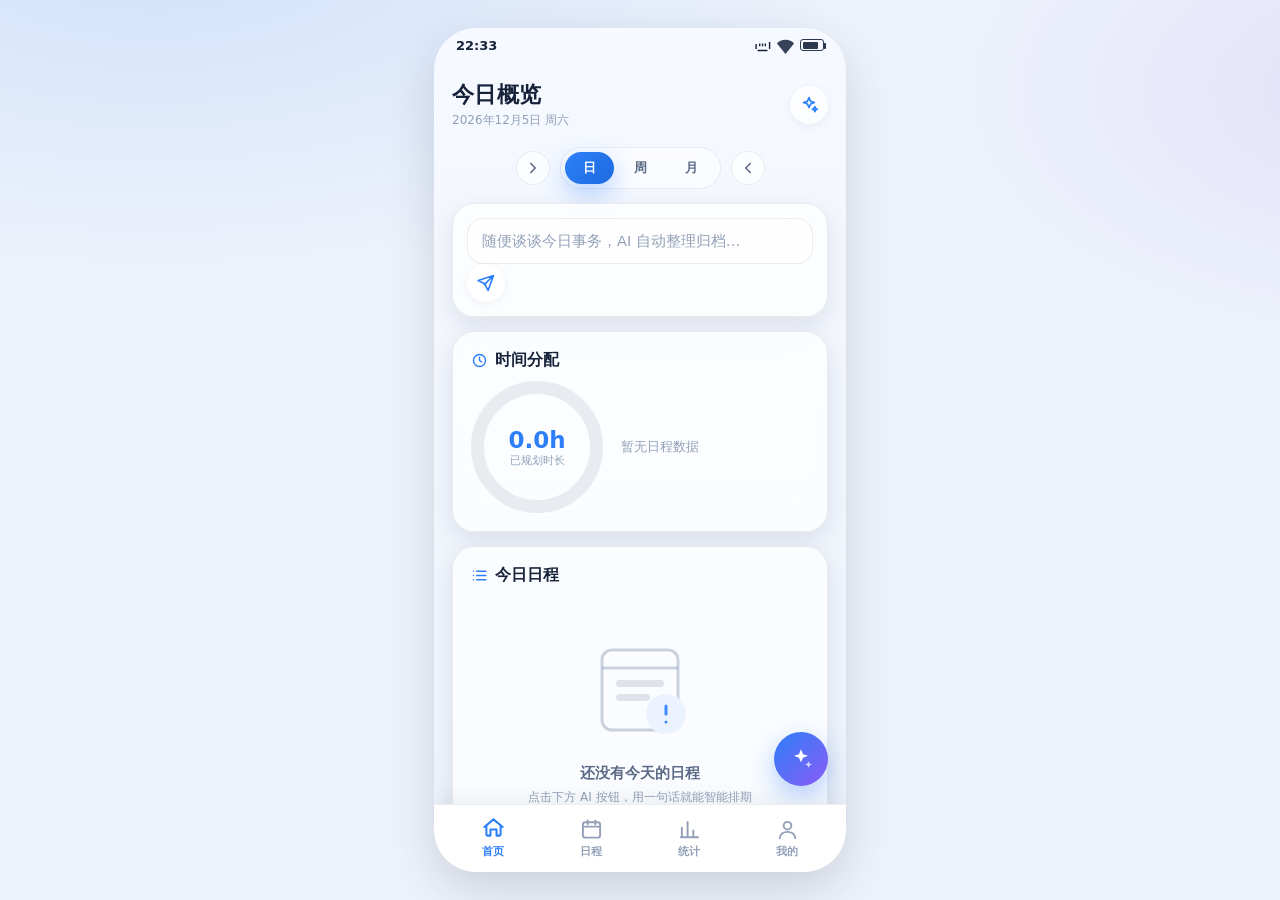
==== index.html @ 470856c5 "TimeAgent Web: PWA + AI 在线化（DeepSeek 代理函数）+ 隐私政策/用户协议" ====
<!DOCTYPE html>
<html lang="zh-CN" data-theme="light">
<head>
  <meta charset="UTF-8" />
  <meta name="viewport" content="width=device-width, initial-scale=1.0, maximum-scale=1.0, user-scalable=no" />
  <meta name="theme-color" content="#2D7FF9" />
  <meta name="mobile-web-app-capable" content="yes" />
  <meta name="apple-mobile-web-app-capable" content="yes" />
  <meta name="apple-mobile-web-app-status-bar-style" content="default" />
  <meta name="apple-mobile-web-app-title" content="TimeAgent" />
  <title>TimeAgent · 智能时间管家</title>
  <link rel="manifest" href="manifest.webmanifest" />
  <link rel="apple-touch-icon" href="icon.svg" />
  <link rel="preconnect" href="https://fonts.googleapis.com" />
  <link rel="stylesheet" href="styles.css" />
</head>
<body>
  <!-- 应用外壳：桌面端以"手机"形态居中呈现，移动端全幅 -->
  <div class="app-shell" id="appShell">
    <div class="phone" id="phone">

      <!-- 顶部状态条（纯装饰，营造原生质感） -->
      <div class="statusbar" id="statusbar">
        <span class="sb-time" id="sbTime">09:41</span>
        <span class="sb-right">
          <svg viewBox="0 0 24 24" class="sb-ico"><path d="M2 17h2v-7H2v7zm19-10v10h2V7h-2zM5 20h14v-2H5v2zM7 13h2V9H7v4zm4 0h2V9h-2v4zm4-4v4h2V9h-2z"/></svg>
          <svg viewBox="0 0 24 24" class="sb-ico"><path d="M12 4C7 4 2.7 6.1 0 9l12 15L24 9c-2.7-2.9-7-5-12-5z" fill="currentColor" opacity=".85"/></svg>
          <span class="sb-bat"><i></i></span>
        </span>
      </div>

      <!-- 页面内容渲染区 -->
      <main class="view" id="view" role="main"></main>

      <!-- 底部标签栏 -->
      <nav class="tabbar" id="tabbar" aria-label="主导航"></nav>

      <!-- 悬浮 AI 按钮（首页增强） -->
      <button class="fab" id="fab" title="AI 时间规划" aria-label="AI 时间规划">
        <svg viewBox="0 0 24 24"><path d="M12 3l1.9 4.6L18.5 9l-4.6 1.9L12 15l-1.9-4.1L5.5 9l4.6-1.4L12 3z"/><path d="M19 14l.9 2.1L22 17l-2.1.9L19 20l-.9-2.1L16 17l2.1-.9L19 14z" opacity=".75"/></svg>
      </button>
    </div>
  </div>

  <!-- 弹窗 / 浮层挂载点 -->
  <div class="overlay" id="overlay" aria-hidden="true"></div>
  <!-- Toast 挂载点 -->
  <div class="toast-wrap" id="toastWrap" aria-live="polite"></div>

  <script src="app.js"></script>
</body>
</html>
---- styles.css ----
/* ============================================================
   TimeAgent Web · 商业级 UI 样式
   设计语言：科技蓝 + 玻璃拟态 + 柔和渐变 + 微交互
   ============================================================ */

:root {
  /* 主色板 */
  --primary: #2D7FF9;
  --primary-strong: #1E6AE0;
  --primary-soft: #EAF2FF;
  --primary-glow: rgba(45, 127, 249, 0.18);

  /* 语义色 */
  --success: #22C55E;
  --warning: #F5A623;
  --danger: #F4607A;
  --info: #8B5CF6;

  /* 背景与表面 */
  --bg-0: #EEF3FB;
  --bg-1: #F6F9FF;
  --surface: rgba(255, 255, 255, 0.72);
  --surface-solid: #FFFFFF;
  --surface-2: rgba(255, 255, 255, 0.55);

  /* 文本层级 */
  --t1: #16223A;
  --t2: #5B6B86;
  --t3: #93A0B8;
  --on-primary: #FFFFFF;

  /* 线条与阴影 */
  --line: rgba(22, 34, 58, 0.08);
  --line-strong: rgba(22, 34, 58, 0.14);
  --shadow-sm: 0 2px 8px rgba(22, 34, 58, 0.06);
  --shadow-md: 0 8px 24px rgba(22, 34, 58, 0.10);
  --shadow-lg: 0 18px 48px rgba(22, 34, 58, 0.16);
  --shadow-primary: 0 10px 26px rgba(45, 127, 249, 0.35);

  /* 半径与圆角 */
  --r-sm: 10px;
  --r-md: 16px;
  --r-lg: 22px;
  --r-pill: 999px;

  /* 间距 */
  --sp-1: 6px;
  --sp-2: 10px;
  --sp-3: 14px;
  --sp-4: 18px;
  --sp-5: 24px;

  --tabbar-h: 68px;
  --header-h: 56px;

  --font: "PingFang SC", "Hiragino Sans GB", "Microsoft YaHei", system-ui, -apple-system, "Segoe UI", Roboto, sans-serif;
}

[data-theme="dark"] {
  --primary: #5B9DFF;
  --primary-strong: #4A8DF6;
  --primary-soft: rgba(91, 157, 255, 0.14);
  --primary-glow: rgba(91, 157, 255, 0.22);

  --bg-0: #0C1322;
  --bg-1: #121B2E;
  --surface: rgba(28, 39, 61, 0.66);
  --surface-solid: #1B2540;
  --surface-2: rgba(40, 54, 82, 0.5);

  --t1: #EAF0FB;
  --t2: #A4B2CC;
  --t3: #6B7B99;
  --on-primary: #0C1322;

  --line: rgba(255, 255, 255, 0.08);
  --line-strong: rgba(255, 255, 255, 0.16);
  --shadow-sm: 0 2px 10px rgba(0, 0, 0, 0.3);
  --shadow-md: 0 10px 28px rgba(0, 0, 0, 0.42);
  --shadow-lg: 0 22px 56px rgba(0, 0, 0, 0.55);
  --shadow-primary: 0 10px 26px rgba(91, 157, 255, 0.4);
}

* { box-sizing: border-box; margin: 0; padding: 0; -webkit-tap-highlight-color: transparent; }

html, body {
  height: 100%;
  font-family: var(--font);
  color: var(--t1);
  background: var(--bg-0);
  -webkit-font-smoothing: antialiased;
  text-rendering: optimizeLegibility;
  overscroll-behavior: none;
}

button { font-family: inherit; cursor: pointer; border: none; background: none; color: inherit; }
input, textarea { font-family: inherit; outline: none; border: none; background: none; color: inherit; }
ul { list-style: none; }

/* ===================== 应用外壳 / 手机框 ===================== */
.app-shell {
  min-height: 100%;
  display: flex;
  align-items: center;
  justify-content: center;
  padding: 28px;
  background:
    radial-gradient(1200px 600px at 12% -8%, rgba(45, 127, 249, 0.16), transparent 60%),
    radial-gradient(900px 500px at 110% 10%, rgba(139, 92, 246, 0.12), transparent 55%),
    var(--bg-0);
}
[data-theme="dark"] .app-shell {
  background:
    radial-gradient(1200px 600px at 12% -8%, rgba(91, 157, 255, 0.12), transparent 60%),
    radial-gradient(900px 500px at 110% 10%, rgba(139, 92, 246, 0.10), transparent 55%),
    var(--bg-0);
}

.phone {
  position: relative;
  width: 412px;
  height: 880px;
  max-height: calc(100vh - 56px);
  background: linear-gradient(180deg, var(--bg-1), var(--bg-0));
  border-radius: 42px;
  box-shadow: var(--shadow-lg), 0 0 0 1px rgba(255, 255, 255, 0.04) inset;
  overflow: hidden;
  display: flex;
  flex-direction: column;
}
@media (max-width: 480px) {
  .app-shell { padding: 0; background: var(--bg-0); }
  .phone {
    width: 100%; height: 100vh; max-height: none; border-radius: 0;
    box-shadow: none;
  }
}

/* 状态栏 */
.statusbar {
  height: 34px;
  flex: 0 0 auto;
  display: flex;
  align-items: center;
  justify-content: space-between;
  padding: 0 22px;
  font-size: 13px;
  font-weight: 600;
  color: var(--t1);
  user-select: none;
}
.sb-right { display: flex; align-items: center; gap: 6px; }
.sb-ico { width: 17px; height: 17px; fill: var(--t1); }
.sb-bat { width: 24px; height: 12px; border: 1.5px solid var(--t1); border-radius: 3px; position: relative; opacity: .9; }
.sb-bat::after { content: ""; position: absolute; right: -3px; top: 3px; width: 2px; height: 6px; background: var(--t1); border-radius: 0 1px 1px 0; }
.sb-bat i { position: absolute; left: 1.5px; top: 1.5px; bottom: 1.5px; width: 72%; background: var(--t1); border-radius: 1px; }

/* 视图滚动区 */
.view {
  flex: 1 1 auto;
  overflow-y: auto;
  overflow-x: hidden;
  padding: var(--sp-4) var(--sp-4) calc(var(--tabbar-h) + 18px);
  scroll-behavior: smooth;
}
.view::-webkit-scrollbar { width: 0; }

/* 页面进入动画 */
.view > .page { animation: pageIn .42s cubic-bezier(.22, 1, .36, 1); }
@keyframes pageIn { from { opacity: 0; transform: translateY(10px); } to { opacity: 1; transform: none; } }

/* ===================== 通用头部 ===================== */
.head {
  display: flex;
  align-items: center;
  justify-content: space-between;
  margin-bottom: var(--sp-4);
  min-height: 44px;
}
.head .title { font-size: 22px; font-weight: 800; letter-spacing: .3px; }
.head .sub { font-size: 12px; color: var(--t3); margin-top: 2px; }
.head .spacer { flex: 1; }
.icon-btn {
  width: 38px; height: 38px;
  display: inline-flex; align-items: center; justify-content: center;
  border-radius: var(--r-pill);
  background: var(--surface);
  backdrop-filter: blur(10px);
  box-shadow: var(--shadow-sm);
  color: var(--primary);
  transition: transform .18s ease, background .2s ease;
}
.icon-btn:active { transform: scale(.92); }
.icon-btn svg { width: 20px; height: 20px; fill: none; stroke: currentColor; stroke-width: 2; stroke-linecap: round; stroke-linejoin: round; }

/* ===================== 玻璃卡片 ===================== */
.card {
  position: relative;
  background: var(--surface);
  backdrop-filter: blur(18px) saturate(150%);
  -webkit-backdrop-filter: blur(18px) saturate(150%);
  border: 1px solid var(--line);
  border-radius: var(--r-lg);
  padding: var(--sp-4);
  box-shadow: var(--shadow-md);
  margin-bottom: var(--sp-3);
  transition: box-shadow .25s ease, transform .25s ease;
}
.card.tight { padding: var(--sp-3); }
.card-title { font-size: 15.5px; font-weight: 700; display: flex; align-items: center; gap: 7px; }
.card-title svg { width: 17px; height: 17px; stroke: var(--primary); fill: none; stroke-width: 2; stroke-linecap: round; stroke-linejoin: round; }
.card-sub { font-size: 12px; color: var(--t3); margin-top: 2px; }

/* ===================== 标签 / 分类胶囊 ===================== */
.tag {
  display: inline-flex; align-items: center;
  font-size: 11px; font-weight: 600; line-height: 1;
  padding: 4px 9px; border-radius: var(--r-pill);
}
.tag .dot { width: 6px; height: 6px; border-radius: 50%; margin-right: 5px; }

.chip {
  display: inline-flex; align-items: center; gap: 6px;
  font-size: 13px; font-weight: 600;
  padding: 8px 14px; border-radius: var(--r-pill);
  background: var(--surface-2); color: var(--t1);
  border: 1px solid var(--line);
  transition: all .18s ease;
  user-select: none;
}
.chip .dot { width: 8px; height: 8px; border-radius: 50%; }
.chip.active { background: var(--primary); color: var(--on-primary); border-color: transparent; box-shadow: var(--shadow-primary); }
.chip:active { transform: scale(.96); }

/* ===================== 按钮 ===================== */
.btn {
  display: inline-flex; align-items: center; justify-content: center; gap: 7px;
  height: 44px; padding: 0 18px;
  border-radius: var(--r-pill);
  font-size: 14.5px; font-weight: 700;
  background: var(--primary); color: var(--on-primary);
  box-shadow: var(--shadow-primary);
  transition: transform .15s ease, filter .2s ease, opacity .2s;
}
.btn svg { width: 17px; height: 17px; fill: none; stroke: currentColor; stroke-width: 2; stroke-linecap: round; stroke-linejoin: round; }
.btn:active { transform: scale(.97); }
.btn:disabled { opacity: .55; filter: grayscale(.2); cursor: not-allowed; }
.btn.ghost { background: var(--surface); color: var(--primary); box-shadow: var(--shadow-sm); }
.btn.soft { background: var(--primary-soft); color: var(--primary-strong); box-shadow: none; }
.btn.danger { background: var(--danger); box-shadow: 0 10px 24px rgba(244, 96, 122, .35); }
.btn.block { width: 100%; }
.btn.sm { height: 32px; font-size: 12.5px; padding: 0 14px; box-shadow: none; }
.btn.danger { background: linear-gradient(135deg, #f472b6, #e0567a); color: #fff; box-shadow: 0 8px 20px rgba(224,86,122,.3); }
.btn.danger:active { transform: translateY(1px); }

/* ===================== 底部标签栏 ===================== */
.tabbar {
  position: absolute;
  left: 0; right: 0; bottom: 0;
  height: var(--tabbar-h);
  display: flex;
  padding: 8px 10px calc(8px + env(safe-area-inset-bottom, 0));
  background: var(--surface-solid);
  backdrop-filter: blur(20px);
  border-top: 1px solid var(--line);
  box-shadow: 0 -6px 22px rgba(22, 34, 58, .06);
  z-index: 30;
}
.tab-item {
  flex: 1;
  display: flex; flex-direction: column; align-items: center; justify-content: center; gap: 3px;
  color: var(--t3);
  font-size: 11px; font-weight: 600;
  position: relative;
  transition: color .2s ease;
}
.tab-item svg { width: 23px; height: 23px; fill: none; stroke: currentColor; stroke-width: 2; stroke-linecap: round; stroke-linejoin: round; transition: transform .25s cubic-bezier(.34,1.56,.64,1); }
.tab-item.active { color: var(--primary); }
.tab-item.active svg { transform: translateY(-2px) scale(1.06); }
.tab-item .ind { position: absolute; top: 6px; width: 5px; height: 5px; border-radius: 50%; background: var(--danger); opacity: 0; transition: opacity .2s; }
.tab-item.has-badge .ind { opacity: 1; }

/* ===================== 悬浮按钮 ===================== */
.fab {
  position: absolute;
  right: 18px; bottom: calc(var(--tabbar-h) + 18px);
  width: 54px; height: 54px;
  border-radius: 50%;
  background: linear-gradient(135deg, var(--primary), var(--info));
  color: #fff;
  display: flex; align-items: center; justify-content: center;
  box-shadow: var(--shadow-primary);
  z-index: 25;
  transition: transform .2s ease, opacity .25s ease, visibility .25s;
}
.fab svg { width: 26px; height: 26px; fill: #fff; }
.fab:active { transform: scale(.9); }
.fab.hidden { opacity: 0; visibility: hidden; transform: scale(.6); }

/* ===================== 首页：时间环图 ===================== */
.ring-wrap { display: flex; align-items: center; gap: 18px; }
.ring { position: relative; width: 132px; height: 132px; flex: 0 0 auto; }
.ring svg { width: 100%; height: 100%; transform: rotate(-90deg); }
.ring .track { fill: none; stroke: var(--line); stroke-width: 13; }
.ring .seg { fill: none; stroke-width: 13; stroke-linecap: butt; transition: stroke-dashoffset 1s cubic-bezier(.22,1,.36,1); }
.ring .center { position: absolute; inset: 0; display: flex; flex-direction: column; align-items: center; justify-content: center; }
.ring .center .num { font-size: 23px; font-weight: 800; color: var(--primary); }
.ring .center .lbl { font-size: 10.5px; color: var(--t3); margin-top: 1px; }
.ring-legend { flex: 1; display: flex; flex-direction: column; gap: 9px; min-width: 0; }
.legend-row { display: flex; align-items: center; gap: 7px; font-size: 12.5px; }
.legend-row .dot { width: 9px; height: 9px; border-radius: 50%; flex: 0 0 auto; }
.legend-row .name { color: var(--t2); }
.legend-row .val { margin-left: auto; color: var(--t1); font-weight: 600; font-size: 12px; }
.legend-row .pct { color: var(--t3); font-size: 11px; width: 42px; text-align: right; }

/* ===================== 首页：日程时间轴 ===================== */
.timeline { position: relative; margin-top: 4px; }
.tl-item {
  display: flex; gap: 12px; padding: 6px 0;
  position: relative;
  animation: itemIn .4s ease both;
  /* 触摸防护：防止长按误触发系统菜单/文本选中，并避免滚动被当作手势取消 */
  user-select: none; -webkit-user-select: none; -webkit-touch-callout: none; touch-action: manipulation;
}
@keyframes itemIn { from { opacity: 0; transform: translateY(6px); } to { opacity: 1; transform: none; } }
.tl-left { width: 46px; flex: 0 0 auto; display: flex; flex-direction: column; align-items: flex-end; padding-top: 2px; }
.tl-time { font-size: 12px; font-weight: 700; color: var(--t2); }
.tl-rail { position: relative; width: 12px; display: flex; justify-content: center; }
.tl-rail .node { width: 11px; height: 11px; border-radius: 50%; border: 2.5px solid #fff; box-shadow: 0 0 0 1.5px var(--line-strong); z-index: 2; margin-top: 3px; }
.tl-rail .line { position: absolute; top: 14px; bottom: -14px; width: 2px; background: var(--line); }
.tl-item:last-child .tl-rail .line { display: none; }
.tl-body {
  flex: 1; min-width: 0;
  background: var(--surface-2);
  border: 1px solid var(--line);
  border-radius: var(--r-md);
  padding: 11px 13px;
  transition: background .2s, opacity .3s, transform .15s;
}
.tl-body:active { transform: scale(.99); }
.tl-row1 { display: flex; align-items: center; gap: 8px; }
.tl-title { font-size: 15px; font-weight: 700; flex: 1; min-width: 0; overflow: hidden; text-overflow: ellipsis; white-space: nowrap; }
.tl-title.done { text-decoration: line-through; color: var(--t3); font-weight: 500; }
.tl-desc { font-size: 12px; color: var(--t3); margin-top: 5px; line-height: 1.5; }
.tl-desc.done { color: var(--t3); opacity: .6; }
.tl-actions { display: flex; gap: 6px; margin-top: 9px; opacity: 0; max-height: 0; overflow: hidden; transition: opacity .2s, max-height .25s; }
.tl-item.expanded .tl-actions { opacity: 1; max-height: 40px; }
.tl-mini {
  display: inline-flex; align-items: center; gap: 4px;
  font-size: 11.5px; font-weight: 600; padding: 5px 10px; border-radius: var(--r-pill);
  background: var(--surface-solid); border: 1px solid var(--line); color: var(--t2);
  transition: all .15s;
}
.tl-mini svg { width: 13px; height: 13px; fill: none; stroke: currentColor; stroke-width: 2; stroke-linecap: round; stroke-linejoin: round; }
.tl-mini:active { transform: scale(.94); }
.tl-mini.ok.on { background: var(--success); color: #fff; border-color: transparent; }
.tl-mini.del { color: var(--danger); }
.tl-mini.recent { animation: flashGlow 1.6s ease; }
@keyframes flashGlow {
  0% { box-shadow: 0 0 0 0 var(--primary-glow); }
  30% { box-shadow: 0 0 0 6px var(--primary-glow); }
  100% { box-shadow: 0 0 0 0 transparent; }
}
.tl-body.fresh { animation: freshBg 5s ease; }
@keyframes freshBg {
  0%, 60% { background: linear-gradient(90deg, var(--primary-soft), var(--surface-2)); }
  100% { background: var(--surface-2); }
}

/* ===================== 首页：AI 分析卡片 ===================== */
.stat-grid { display: grid; grid-template-columns: repeat(4, 1fr); gap: 8px; margin: 4px 0 12px; }
.stat-cell { display: flex; flex-direction: column; align-items: center; gap: 3px; padding: 8px 4px; border-radius: var(--r-sm); background: var(--surface-2); }
.stat-cell .ico { width: 30px; height: 30px; border-radius: 10px; display: flex; align-items: center; justify-content: center; background: var(--primary-soft); color: var(--primary); }
.stat-cell .ico svg { width: 17px; height: 17px; stroke: currentColor; fill: none; stroke-width: 2; stroke-linecap: round; stroke-linejoin: round; }
.stat-cell .v { font-size: 17px; font-weight: 800; color: var(--t1); }
.stat-cell .k { font-size: 10.5px; color: var(--t3); }
.advice { display: flex; gap: 10px; align-items: flex-start; background: var(--primary-soft); border-radius: var(--r-md); padding: 12px; }
.advice .bulb { width: 26px; height: 26px; flex: 0 0 auto; color: var(--primary); display: flex; align-items: center; justify-content: center; }
.advice .bulb svg { width: 20px; height: 20px; stroke: currentColor; fill: none; stroke-width: 2; }
.advice .txt { font-size: 12.5px; color: var(--t2); line-height: 1.65; flex: 1; }
.advice .act { margin-top: 8px; }

/* ===================== 日程页：添加表单 ===================== */
.form-row { margin-bottom: 16px; }
.form-label { font-size: 13px; color: var(--t2); font-weight: 600; margin-bottom: 9px; display: block; }
.time-display { font-size: 30px; font-weight: 800; letter-spacing: 1px; color: var(--t1); text-align: center; margin: 4px 0 2px; }
.stepper { display: flex; align-items: center; gap: 14px; }
.step-btn { width: 38px; height: 38px; border-radius: 12px; background: var(--surface-2); display: flex; align-items: center; justify-content: center; font-size: 20px; font-weight: 700; color: var(--primary); border: 1px solid var(--line); transition: transform .15s; }
.step-btn:active { transform: scale(.9); }
.step-btn[disabled] { opacity: .35; }
.step-val { font-size: 18px; font-weight: 800; min-width: 34px; text-align: center; }
.step-unit { font-size: 12px; color: var(--t3); }
.duration-pick { display: grid; grid-template-columns: 1fr 1fr; gap: 14px; }
.duration-col { display: flex; flex-direction: column; align-items: center; gap: 8px; background: var(--surface-2); border-radius: var(--r-md); padding: 12px; border: 1px solid var(--line); }

.input {
  width: 100%; height: 46px; padding: 0 14px;
  background: var(--surface-2); border: 1.5px solid var(--line); border-radius: var(--r-md);
  font-size: 14.5px; color: var(--t1);
  transition: border-color .2s, box-shadow .2s;
}
.input::placeholder { color: var(--t3); }
.input:focus { border-color: var(--primary); box-shadow: 0 0 0 3px var(--primary-glow); }

.color-grid { display: flex; flex-wrap: wrap; gap: 10px; }
.color-dot { width: 30px; height: 30px; border-radius: 50%; cursor: pointer; border: 3px solid transparent; transition: transform .15s; }
.color-dot:active { transform: scale(.9); }
.color-dot.sel { border-color: var(--primary); box-shadow: 0 0 0 2px var(--surface-solid) inset; }

/* ===================== 编辑日程表单（高区分度 + 卡片分组） ===================== */
.edit-form { padding-bottom: 8px; }
.form-section {
  background: var(--surface-2);
  border: 1px solid var(--line);
  border-radius: var(--r-md);
  padding: 14px 14px 16px;
  margin-bottom: 14px;
}
.form-section .form-label {
  display: flex; align-items: center; gap: 7px;
  font-size: 12.5px; font-weight: 800; color: var(--t1);
  margin-bottom: 12px; letter-spacing: .3px;
}
.form-section .form-label::before {
  content: "";
  width: 4px; height: 14px;
  border-radius: 2px;
  background: linear-gradient(180deg, var(--primary), var(--primary-strong));
}
.form-section .input,
.form-section .date-input { background: var(--surface-solid); border-color: var(--line-strong); }

.tag-icon {
  width: 22px; height: 22px; border-radius: 50%;
  display: inline-flex; align-items: center; justify-content: center;
  font-size: 10.5px; font-weight: 800; color: #fff;
  flex: 0 0 auto;
  text-shadow: 0 1px 2px rgba(0,0,0,.22);
  box-shadow: inset 0 0 0 1px rgba(0,0,0,.08);
}

.tag-chips { display: flex; flex-wrap: wrap; gap: 9px; }
.chip {
  display: inline-flex; align-items: center; gap: 8px;
  font-size: 13px; font-weight: 600;
  padding: 7px 13px; border-radius: var(--r-pill);
  background: var(--surface-solid); color: var(--t1);
  border: 1.5px solid var(--line);
  transition: all .18s ease;
  user-select: none; cursor: pointer;
}
.chip:hover { background: var(--surface-2); }
.chip:active { transform: scale(.94); }
.chip.active {
  background: color-mix(in srgb, var(--tag-color) 16%, var(--surface-solid));
  color: var(--tag-color);
  border-color: color-mix(in srgb, var(--tag-color) 55%, var(--surface-solid));
  box-shadow: 0 3px 12px color-mix(in srgb, var(--tag-color) 20%, transparent);
}
.chip.active .tag-icon { box-shadow: 0 0 0 2px var(--surface-solid), 0 0 0 4px color-mix(in srgb, var(--tag-color) 35%, transparent); }

.color-dots { display: flex; flex-wrap: wrap; gap: 12px; margin-top: 12px; padding-top: 12px; border-top: 1px dashed var(--line); }
.color-dot {
  width: 32px; height: 32px; border-radius: 50%;
  cursor: pointer; border: 2px solid transparent;
  transition: all .18s ease;
  position: relative;
  display: inline-flex; align-items: center; justify-content: center;
  box-shadow: inset 0 0 0 1px rgba(0,0,0,.06);
}
.color-dot:active { transform: scale(.9); }
.color-dot.sel {
  border-color: var(--surface-solid);
  box-shadow: 0 0 0 2px var(--c), 0 5px 14px color-mix(in srgb, var(--c) 30%, transparent);
  transform: scale(1.1);
}
.color-dot.sel::after {
  content: "✓";
  color: #fff;
  font-size: 14px; font-weight: 900;
  position: absolute; inset: 0;
  display: flex; align-items: center; justify-content: center;
  text-shadow: 0 1px 3px rgba(0,0,0,.35);
}

/* 自定义取色器：彩虹按钮，点击打开系统取色盘，选中后显示所取颜色 */
.color-custom {
  width: 32px; height: 32px; border-radius: 50%;
  cursor: pointer; position: relative; overflow: hidden;
  border: 2px solid transparent;
  display: inline-flex; align-items: center; justify-content: center;
  background: conic-gradient(from 0deg, #ef4444, #f59e0b, #eab308, #22c55e, #06b6d4, #3b82f6, #8b5cf6, #ec4899, #ef4444);
  box-shadow: inset 0 0 0 1px rgba(0,0,0,.08);
  transition: all .18s ease;
}
.color-custom svg { width: 16px; height: 16px; color: #fff; position: relative; z-index: 1; filter: drop-shadow(0 1px 2px rgba(0,0,0,.45)); }
.color-custom input[type="color"] {
  position: absolute; inset: 0; width: 100%; height: 100%;
  opacity: 0; cursor: pointer; border: none; padding: 0; background: transparent;
}
.color-custom:active { transform: scale(.92); }
.color-custom.active {
  border-color: var(--surface-solid);
  box-shadow: 0 0 0 2px #3b82f6, 0 5px 14px rgba(59,130,246,.3);
  transform: scale(1.1);
}
.color-custom.active svg { opacity: 0; }
.color-custom.active::after {
  content: "✓";
  color: #fff; font-size: 14px; font-weight: 900;
  position: absolute; inset: 0; z-index: 2;
  display: flex; align-items: center; justify-content: center;
  text-shadow: 0 1px 3px rgba(0,0,0,.4);
}

.time-row { display: grid; grid-template-columns: 1fr auto 1fr; gap: 10px; align-items: end; margin-top: 10px; }
.time-col { display: flex; flex-direction: column; gap: 6px; }
.time-label { font-size: 12px; color: var(--t3); font-weight: 600; }
.time-arrow { font-size: 18px; color: var(--t3); padding-bottom: 10px; font-weight: 700; }

.repeat-seg { display: flex; width: 100%; }
.repeat-seg .seg-btn { flex: 1; text-align: center; padding: 9px 8px; }

.reminder-section { padding-bottom: 12px; }
.offset-row { display: flex; align-items: center; gap: 12px; margin-top: 12px; padding-top: 12px; border-top: 1px dashed var(--line); }
.offset-row .form-label { margin-bottom: 0; }
.offset-row .form-label::before { display: none; }
.offset-input-wrap { display: inline-flex; align-items: center; gap: 8px; }
.offset-input-wrap .input { width: 86px; text-align: center; padding: 0; height: 40px; }

/* 日程列表项 */
.sch-item {
  display: flex; align-items: center; gap: 12px;
  padding: 13px 14px;
  background: var(--surface-2); border: 1px solid var(--line); border-radius: var(--r-md);
  margin-bottom: 10px;
  animation: itemIn .35s ease both;
}
.sch-time { font-size: 12.5px; font-weight: 800; color: var(--t2); white-space: nowrap; }
.sch-main { flex: 1; min-width: 0; }
.sch-title { font-size: 15px; font-weight: 700; }
.sch-title.done { text-decoration: line-through; color: var(--t3); font-weight: 500; }
.sch-actions { display: flex; gap: 8px; }
.sch-check { width: 26px; height: 26px; border-radius: 50%; border: 2px solid var(--line-strong); display: flex; align-items: center; justify-content: center; color: transparent; transition: all .2s; flex: 0 0 auto; }
.sch-check.on { background: var(--success); border-color: var(--success); color: #fff; }
.sch-check svg { width: 15px; height: 15px; stroke: currentColor; fill: none; stroke-width: 3; stroke-linecap: round; stroke-linejoin: round; }
.sch-del { width: 26px; height: 26px; border-radius: 8px; display: flex; align-items: center; justify-content: center; color: var(--t3); transition: all .15s; }
.sch-del:active { color: var(--danger); background: rgba(244,96,122,.12); }
.sch-del svg { width: 16px; height: 16px; stroke: currentColor; fill: none; stroke-width: 2; stroke-linecap: round; stroke-linejoin: round; }
.sch-edit { width: 26px; height: 26px; border-radius: 8px; display: flex; align-items: center; justify-content: center; color: var(--t2); transition: all .15s; }
.sch-edit:active { color: var(--primary); background: var(--primary-soft); }
.sch-edit svg { width: 15px; height: 15px; stroke: currentColor; fill: none; stroke-width: 2; stroke-linecap: round; stroke-linejoin: round; }
.repeat-badge { display: inline-flex; align-items: center; gap: 2px; font-size: 10.5px; font-weight: 700; color: var(--primary-strong); background: var(--primary-soft); border-radius: var(--r-pill); padding: 1px 7px; margin-left: 2px; }
.repeat-badge svg { width: 11px; height: 11px; stroke: currentColor; fill: none; stroke-width: 2; stroke-linecap: round; stroke-linejoin: round; }

/* ===================== 统计页 ===================== */
.report-card { display: flex; align-items: center; gap: 12px; padding: 4px; }
.report-card .ic { width: 42px; height: 42px; border-radius: 13px; background: linear-gradient(135deg, var(--primary), var(--info)); display: flex; align-items: center; justify-content: center; color: #fff; flex: 0 0 auto; }
.report-card .ic svg { width: 22px; height: 22px; stroke: #fff; fill: none; stroke-width: 2; stroke-linecap: round; stroke-linejoin: round; }
.report-card .tx { flex: 1; min-width: 0; }
.report-card .tx .t { font-size: 15px; font-weight: 700; }
.report-card .tx .s { font-size: 12px; color: var(--t3); margin-top: 2px; }

.progress-row { margin-bottom: 14px; }
.progress-head { display: flex; align-items: center; gap: 7px; font-size: 13px; margin-bottom: 7px; }
.progress-head .dot { width: 8px; height: 8px; border-radius: 50%; }
.progress-head .name { color: var(--t2); font-weight: 600; }
.progress-head .val { margin-left: auto; color: var(--t1); font-weight: 700; font-size: 12.5px; }
.progress-head .pct { color: var(--t3); font-size: 11px; width: 44px; text-align: right; }
.bar { height: 7px; border-radius: var(--r-pill); background: var(--surface-2); overflow: hidden; }
.bar > i { display: block; height: 100%; border-radius: var(--r-pill); width: 0; transition: width 1s cubic-bezier(.22,1,.36,1); }
.big-num { font-size: 26px; font-weight: 800; color: var(--primary); }
.big-num small { font-size: 14px; color: var(--t3); font-weight: 600; }

/* ===================== 我的页 ===================== */
.profile { display: flex; align-items: center; gap: 14px; }
.avatar { width: 62px; height: 62px; border-radius: 20px; background: linear-gradient(135deg, var(--primary), var(--info)); display: flex; align-items: center; justify-content: center; color: #fff; flex: 0 0 auto; box-shadow: var(--shadow-primary); }
.avatar svg { width: 32px; height: 32px; fill: #fff; }
.profile .name { font-size: 19px; font-weight: 800; }
.profile .role { display: inline-block; font-size: 11px; font-weight: 700; color: var(--primary-strong); background: var(--primary-soft); padding: 3px 9px; border-radius: var(--r-pill); margin-top: 5px; }
.profile .bio { font-size: 12px; color: var(--t3); margin-top: 7px; line-height: 1.5; }

.overview { display: flex; align-items: stretch; }
.ov-cell { flex: 1; display: flex; flex-direction: column; align-items: center; gap: 4px; }
.ov-cell .ic { display: flex; }
.ov-cell .ic svg { width: 22px; height: 22px; stroke: var(--primary); fill: none; stroke-width: 2; stroke-linecap: round; stroke-linejoin: round; }
.ov-cell .v { font-size: 18px; font-weight: 800; color: var(--t1); }
.ov-cell .k { font-size: 11px; color: var(--t3); }
.ov-cell.clickable { cursor: pointer; border-radius: 10px; transition: background .16s ease, transform .12s ease; }
.ov-cell.clickable:hover { background: var(--surface-2); }
.ov-cell.clickable:active { transform: scale(.96); }
.ov-cell.clickable:focus-visible { box-shadow: 0 0 0 2px var(--primary-glow); }
.ov-sep { width: 1px; background: var(--line); margin: 4px 0; }

.menu { display: flex; flex-direction: column; }
.menu-item { display: flex; align-items: center; gap: 12px; padding: 13px 4px; font-size: 14.5px; font-weight: 600; color: var(--t1); transition: background .15s; border-radius: var(--r-sm); }
.menu-item:active { background: var(--surface-2); }
.menu-item .ic { width: 34px; height: 34px; border-radius: 11px; background: var(--surface-2); display: flex; align-items: center; justify-content: center; color: var(--primary); flex: 0 0 auto; }
.menu-item .ic svg { width: 18px; height: 18px; stroke: currentColor; fill: none; stroke-width: 2; stroke-linecap: round; stroke-linejoin: round; }
.menu-item .arrow { margin-left: auto; color: var(--t3); }
.menu-item .arrow svg { width: 18px; height: 18px; stroke: currentColor; fill: none; stroke-width: 2; stroke-linecap: round; stroke-linejoin: round; }
.setting-row { display: flex; align-items: center; gap: 12px; margin-bottom: 14px; }
.setting-row .lbl { font-size: 13.5px; color: var(--t2); font-weight: 600; flex: 1; }
.switch { width: 46px; height: 27px; border-radius: var(--r-pill); background: var(--line-strong); position: relative; transition: background .25s; flex: 0 0 auto; }
.switch.on { background: var(--primary); }
.switch i { position: absolute; top: 3px; left: 3px; width: 21px; height: 21px; border-radius: 50%; background: #fff; box-shadow: var(--shadow-sm); transition: left .25s cubic-bezier(.34,1.56,.64,1); }
.switch.on i { left: 22px; }

/* ===================== 空状态 ===================== */
.empty { display: flex; flex-direction: column; align-items: center; justify-content: center; padding: 38px 20px; text-align: center; color: var(--t3); }
.empty .art { width: 120px; height: 120px; margin-bottom: 14px; opacity: .92; }
.empty .t { font-size: 14.5px; font-weight: 700; color: var(--t2); }
.empty .s { font-size: 12px; margin-top: 5px; line-height: 1.6; max-width: 240px; }

/* ===================== 弹窗 / 浮层 ===================== */
.overlay {
  position: fixed; inset: 0; z-index: 100;
  background: rgba(12, 19, 34, 0.5);
  backdrop-filter: blur(3px);
  display: flex; align-items: center; justify-content: center;
  opacity: 0; visibility: hidden; transition: opacity .25s ease, visibility .25s ease;
  padding: 22px;
}
.overlay.show { opacity: 1; visibility: visible; }
.sheet {
  width: 100%; max-width: 372px;
  background: var(--surface-solid);
  border-radius: 26px;
  padding: 22px;
  box-shadow: var(--shadow-lg);
  transform: translateY(24px) scale(.97);
  opacity: 0;
  transition: transform .32s cubic-bezier(.34,1.56,.64,1), opacity .25s ease;
  max-height: 86vh; overflow-y: auto;
  border: 1px solid var(--line);
}
.overlay.show .sheet { transform: none; opacity: 1; }
.sheet-head { display: flex; align-items: center; justify-content: space-between; margin-bottom: 14px; }
.sheet-head .h { font-size: 18px; font-weight: 800; }
.sheet-head .x { width: 30px; height: 30px; border-radius: 50%; background: var(--surface-2); display: flex; align-items: center; justify-content: center; color: var(--t2); }
.sheet-head .x svg { width: 16px; height: 16px; stroke: currentColor; fill: none; stroke-width: 2.2; stroke-linecap: round; }

/* AI 对话框 */
.ai-input-wrap { display: flex; gap: 10px; margin-top: 6px; }
.ai-input { flex: 1; height: 46px; padding: 0 14px; background: var(--surface-2); border: 1.5px solid var(--line); border-radius: var(--r-pill); font-size: 14px; }
.ai-input:focus { border-color: var(--primary); box-shadow: 0 0 0 3px var(--primary-glow); }
.hint-chips { display: flex; flex-wrap: wrap; gap: 7px; margin-top: 12px; }
.hint-chip { font-size: 12px; padding: 6px 11px; border-radius: var(--r-pill); background: var(--primary-soft); color: var(--primary-strong); font-weight: 600; }
.hint-chip:active { transform: scale(.96); }
.typing { display: inline-flex; gap: 4px; align-items: center; }
.typing i { width: 6px; height: 6px; border-radius: 50%; background: var(--t3); animation: blink 1.2s infinite; }
.typing i:nth-child(2){ animation-delay:.2s } .typing i:nth-child(3){ animation-delay:.4s }
@keyframes blink { 0%,60%,100%{ opacity:.3; transform: translateY(0) } 30%{ opacity:1; transform: translateY(-2px) } }

/* 日报正文 */
.report-body { font-size: 14px; line-height: 1.85; color: var(--t1); white-space: pre-wrap; word-break: break-word; max-height: 52vh; overflow-y: auto; padding: 4px 2px; }
.report-body p { margin-bottom: 10px; }

/* ===================== Toast ===================== */
.toast-wrap { position: fixed; left: 50%; bottom: 96px; transform: translateX(-50%); z-index: 200; display: flex; flex-direction: column; gap: 10px; align-items: center; pointer-events: none; width: max-content; max-width: 86vw; }
.toast {
  display: flex; align-items: center; gap: 9px;
  background: rgba(22, 34, 58, 0.92); color: #fff;
  padding: 11px 16px; border-radius: var(--r-pill);
  font-size: 13px; font-weight: 600;
  box-shadow: var(--shadow-lg);
  animation: toastIn .3s cubic-bezier(.34,1.56,.64,1);
  backdrop-filter: blur(8px);
}
[data-theme="dark"] .toast { background: rgba(10, 16, 28, 0.94); }
.toast.out { animation: toastOut .3s ease forwards; }
.toast svg { width: 17px; height: 17px; stroke: #fff; fill: none; stroke-width: 2.2; stroke-linecap: round; stroke-linejoin: round; flex: 0 0 auto; }
.toast.ok svg { stroke: #4ADE80; } .toast.warn svg { stroke: #FBBF24; } .toast.err svg { stroke: #FB7185; }
.toast .act { margin-left: 4px; padding: 4px 10px; border-radius: var(--r-pill); background: rgba(255,255,255,.16); font-size: 12px; font-weight: 700; }
@keyframes toastIn { from { opacity: 0; transform: translateY(16px) scale(.96); } to { opacity: 1; transform: none; } }
@keyframes toastOut { to { opacity: 0; transform: translateY(10px) scale(.96); } }

/* 加载遮罩 */
.spinner { width: 22px; height: 22px; border: 2.5px solid rgba(255,255,255,.35); border-top-color: #fff; border-radius: 50%; animation: spin .8s linear infinite; }
@keyframes spin { to { transform: rotate(360deg); } }

/* 工具类 */
.muted { color: var(--t3); }
.flex { display: flex; } .between { justify-content: space-between; } .center { align-items: center; }
.mt1 { margin-top: var(--sp-1); } .mt2 { margin-top: var(--sp-2); } .mt3 { margin-top: var(--sp-3); }
.gap1 { gap: var(--sp-1); } .gap2 { gap: var(--sp-2); }
.hide { display: none !important; }
.divider { height: 1px; background: var(--line); margin: 14px 0; }

/* ===== 多日视图：范围切换条（日/周/月 + 翻页） ===== */
.scope-bar { display: flex; align-items: center; justify-content: center; gap: 10px; margin: 2px 0 14px; }
.scope-bar .seg { display: inline-flex; background: var(--surface-2); border: 1px solid var(--line); border-radius: var(--r-pill); padding: 4px; gap: 2px; backdrop-filter: blur(10px); -webkit-backdrop-filter: blur(10px); }
.scope-bar .seg-btn { border: 0; background: transparent; color: var(--t2); font-size: 13px; font-weight: 700; padding: 7px 18px; border-radius: var(--r-pill); cursor: pointer; transition: all .2s ease; }
.scope-bar .seg-btn.on { background: linear-gradient(135deg, var(--primary), var(--primary-strong)); color: #fff; box-shadow: var(--shadow-primary); }
.scope-bar .nav-arrow { width: 34px; height: 34px; border-radius: 50%; border: 1px solid var(--line); background: var(--surface); color: var(--t2); display: grid; place-items: center; cursor: pointer; transition: all .18s ease; backdrop-filter: blur(10px); -webkit-backdrop-filter: blur(10px); }
.scope-bar .nav-arrow:hover { color: var(--primary); border-color: var(--primary-glow); transform: scale(1.06); }
.scope-bar .nav-arrow:active { transform: scale(.94); }
.scope-bar .nav-arrow svg { width: 18px; height: 18px; stroke: currentColor; fill: none; stroke-width: 2.2; stroke-linecap: round; stroke-linejoin: round; }
.scope-bar .nav-arrow .rot { display: inline-flex; transform: rotate(180deg); }

/* 按日分组 */
.day-group { margin-top: 14px; }
.day-group:first-of-type { margin-top: 2px; }
.day-head { display: flex; align-items: baseline; gap: 8px; padding: 7px 4px; margin-bottom: 8px; position: sticky; top: 0; z-index: 3; background: linear-gradient(var(--bg-1) 72%, rgba(246,249,255,0)); }
[data-theme="dark"] .day-head { background: linear-gradient(var(--bg-1) 72%, rgba(18,27,46,0)); }
.day-head .dh-label { font-size: 14px; font-weight: 800; color: var(--t1); }
.day-head .dh-sub { font-size: 11.5px; color: var(--t3); }

/* 日期小标签（统计明细） */
.date-pill { display: inline-block; font-size: 11px; font-weight: 700; color: var(--primary-strong); background: var(--primary-soft); border-radius: var(--r-pill); padding: 1px 8px; margin-right: 3px; }

/* 日期输入框 */
.date-input { appearance: none; -webkit-appearance: none; width: 100%; box-sizing: border-box; font: inherit; font-size: 14px; font-weight: 600; color: var(--t1); background: var(--surface-2); border: 1px solid var(--line); border-radius: var(--r-sm); padding: 9px 12px; }
.date-input:focus { outline: none; border-color: var(--primary); box-shadow: 0 0 0 3px var(--primary-glow); }
[data-theme="dark"] .date-input { color-scheme: dark; }
.planner-date .date-input { margin-bottom: 8px; }

/* 快捷日期 chips（小号） */
.hint-chips.sm { gap: 6px; }
.hint-chips.sm .hint-chip { font-size: 12px; padding: 4px 12px; }
.planner-date .hint-chips { margin-top: 2px; }

/* 规划器常驻追问气泡（不自动消失） */
.planner-ask { display: flex; align-items: flex-start; gap: 10px; margin-top: 12px; padding: 12px 14px; border-radius: var(--r-md); background: linear-gradient(135deg, rgba(251,191,36,.14), rgba(245,158,11,.08)); border: 1px solid rgba(245,158,11,.45); color: var(--t1); box-shadow: 0 6px 18px rgba(245,158,11,.16); animation: askIn .26s cubic-bezier(.2,.7,.3,1); }
.planner-ask[hidden] { display: none; }
.planner-ask .pa-ico { flex: 0 0 auto; color: #f59e0b; display: inline-flex; }
.planner-ask .pa-ico svg { width: 18px; height: 18px; stroke: currentColor; fill: none; stroke-width: 2; stroke-linecap: round; stroke-linejoin: round; }
.planner-ask .pa-txt { flex: 1; font-size: 13.5px; line-height: 1.55; font-weight: 600; }
[data-theme="dark"] .planner-ask { background: linear-gradient(135deg, rgba(251,191,36,.16), rgba(245,158,11,.06)); border-color: rgba(245,158,11,.55); }
.planner-ask .pa-x { flex: 0 0 auto; width: 24px; height: 24px; border-radius: 50%; border: none; background: rgba(245,158,11,.16); color: #b45309; display: grid; place-items: center; cursor: pointer; transition: all .16s ease; }
.planner-ask .pa-x:hover { background: rgba(245,158,11,.3); }
.planner-ask .pa-x svg { width: 13px; height: 13px; stroke: currentColor; fill: none; stroke-width: 2.4; stroke-linecap: round; }
@keyframes askIn { from { opacity: 0; transform: translateY(-6px); } to { opacity: 1; transform: translateY(0); } }

/* 可点击的卡片 / 图例：明确"可点"反馈，避免用户以为坏了 */
.stat-cell.clickable { cursor: pointer; border-radius: var(--r-sm); transition: background .18s ease, transform .12s ease; outline: none; }
.stat-cell.clickable:hover { background: var(--surface-2); }
.stat-cell.clickable:active { transform: scale(.97); }
.stat-cell.clickable:focus-visible { box-shadow: 0 0 0 2px var(--primary-glow); }
.stat-cell .go { margin-left: auto; align-self: center; color: var(--t3); }
.stat-cell .go svg { width: 16px; height: 16px; stroke: currentColor; fill: none; stroke-width: 2.4; stroke-linecap: round; stroke-linejoin: round; }
.legend-row.clickable { cursor: pointer; border-radius: 8px; margin: -3px -6px; padding: 3px 6px; transition: background .16s ease; }
.legend-row.clickable:hover { background: var(--surface-2); }
.legend-row.clickable:active { background: var(--surface-3); }

/* 详情 sheet 列表 */
.detail-list { display: flex; flex-direction: column; gap: 2px; }
.detail-list.scroll { max-height: 56vh; overflow-y: auto; padding-right: 4px; }
.detail-list .d-row { display: flex; align-items: center; gap: 10px; padding: 9px 4px; font-size: 13.5px; }
.detail-list .d-row .dot { width: 9px; height: 9px; border-radius: 50%; flex: 0 0 auto; }
.detail-list .d-row .ic { flex: 0 0 auto; display: inline-flex; color: var(--t3); }
.detail-list .d-row .ic svg, .detail-list .d-row .ic.ok svg { width: 15px; height: 15px; stroke: currentColor; fill: none; stroke-width: 2.4; stroke-linecap: round; stroke-linejoin: round; }
.detail-list .d-row .ic.ok { color: var(--primary); }
.detail-list .d-name { flex: 1; color: var(--t1); font-weight: 600; min-width: 0; overflow: hidden; text-overflow: ellipsis; white-space: nowrap; }
.detail-list .d-name.done { text-decoration: line-through; color: var(--t3); }
.detail-list .d-val { color: var(--t2); font-weight: 700; font-size: 12.5px; white-space: nowrap; }
.detail-list .d-pct { color: var(--t3); font-size: 12px; width: 42px; text-align: right; }
.detail-list .d-row.sum { font-weight: 800; }
.detail-list .d-row.sum .d-name { color: var(--primary-strong); }
.detail-list .d-title { font-size: 12px; font-weight: 800; color: var(--t3); margin: 10px 0 2px; letter-spacing: .3px; }
.detail-list .d-group { margin-bottom: 6px; }
.detail-list .d-row.head { padding: 8px 4px; background: var(--surface-2); border-radius: 8px; margin-bottom: 2px; }
.detail-list .d-row.sub { padding-left: 14px; font-size: 12.5px; }
.detail-list .d-row.sub .d-name { font-weight: 500; }
.center-num { text-align: center; }
.big-num.center-num { font-size: 38px; }

/* 偏好设置：分段 + 开关 */
.sheet .seg { display: inline-flex; background: var(--surface-2); border: 1px solid var(--line); border-radius: var(--r-pill); padding: 4px; gap: 2px; }
.sheet .seg-btn { border: 0; background: transparent; color: var(--t2); font-size: 13px; font-weight: 700; padding: 7px 22px; border-radius: var(--r-pill); cursor: pointer; transition: all .2s ease; }
.sheet .seg-btn.on { background: linear-gradient(135deg, var(--primary), var(--primary-strong)); color: #fff; box-shadow: var(--shadow-primary); }
.pref-row { display: flex; align-items: center; justify-content: space-between; gap: 14px; padding: 12px 2px; }
.pr-t { font-size: 14px; font-weight: 700; color: var(--t1); }
.pr-d { font-size: 12px; color: var(--t3); margin-top: 2px; }
.switch { width: 46px; height: 28px; border-radius: 999px; border: none; background: var(--surface-3); position: relative; cursor: pointer; transition: background .2s ease; flex: 0 0 auto; }
.switch i { position: absolute; top: 3px; left: 3px; width: 22px; height: 22px; border-radius: 50%; background: #fff; box-shadow: 0 1px 3px rgba(0,0,0,.25); transition: transform .2s ease; }
.switch.on { background: linear-gradient(135deg, var(--primary), var(--primary-strong)); }
.switch.on i { transform: translateX(18px); }
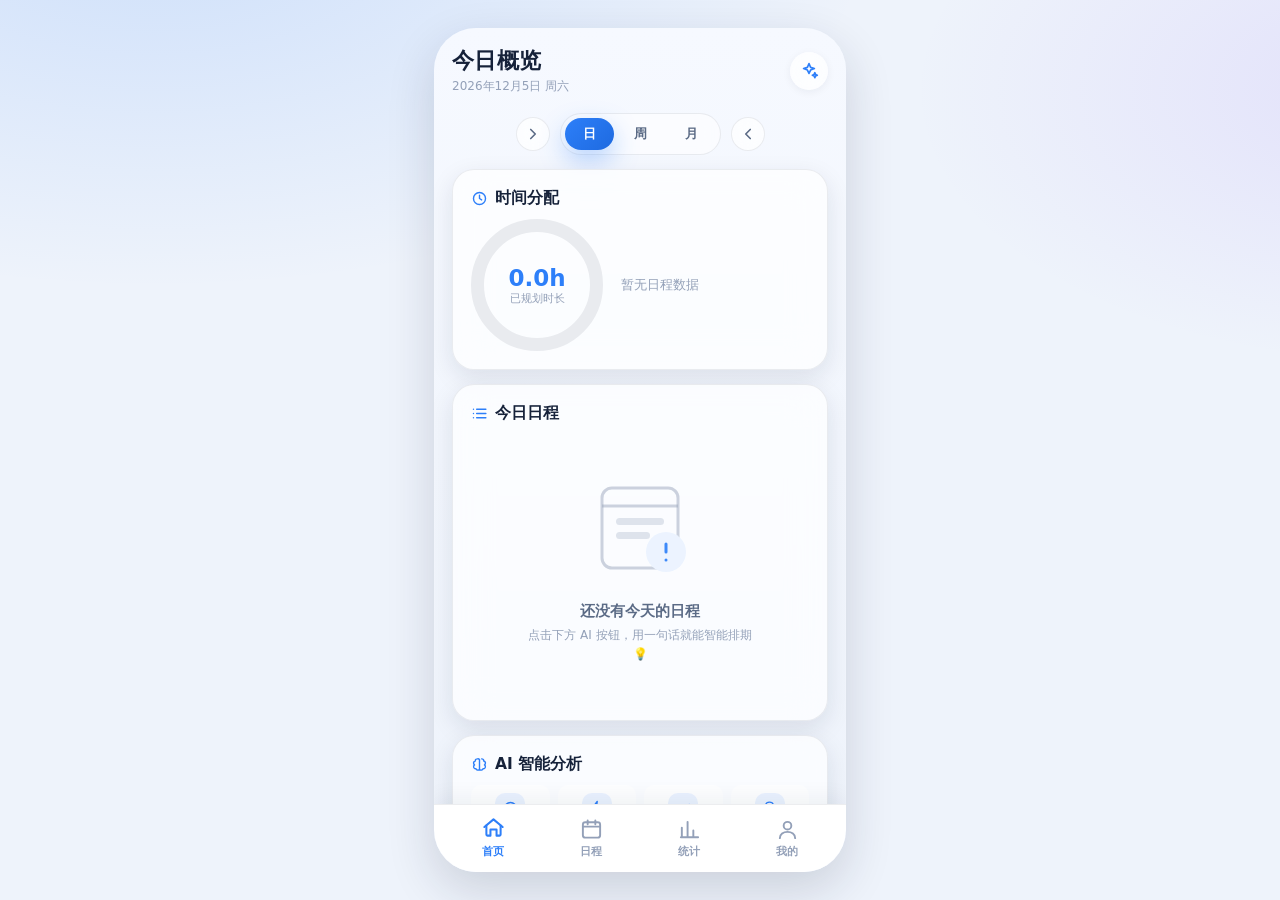
==== commit 1959f0b7: "去掉顶部模拟状态栏（电池/信号/时间）与FAB残留；新增全局返回键处理 __taBack 供安卓壳调用（有浮层则关闭而非退出App）" ====
--- a/index.html
+++ b/index.html
@@ -19,26 +19,11 @@
   <div class="app-shell" id="appShell">
     <div class="phone" id="phone">
 
-      <!-- 顶部状态条（纯装饰，营造原生质感） -->
-      <div class="statusbar" id="statusbar">
-        <span class="sb-time" id="sbTime">09:41</span>
-        <span class="sb-right">
-          <svg viewBox="0 0 24 24" class="sb-ico"><path d="M2 17h2v-7H2v7zm19-10v10h2V7h-2zM5 20h14v-2H5v2zM7 13h2V9H7v4zm4 0h2V9h-2v4zm4-4v4h2V9h-2z"/></svg>
-          <svg viewBox="0 0 24 24" class="sb-ico"><path d="M12 4C7 4 2.7 6.1 0 9l12 15L24 9c-2.7-2.9-7-5-12-5z" fill="currentColor" opacity=".85"/></svg>
-          <span class="sb-bat"><i></i></span>
-        </span>
-      </div>
-
       <!-- 页面内容渲染区 -->
       <main class="view" id="view" role="main"></main>
 
       <!-- 底部标签栏 -->
       <nav class="tabbar" id="tabbar" aria-label="主导航"></nav>
-
-      <!-- 悬浮 AI 按钮（首页增强） -->
-      <button class="fab" id="fab" title="AI 时间规划" aria-label="AI 时间规划">
-        <svg viewBox="0 0 24 24"><path d="M12 3l1.9 4.6L18.5 9l-4.6 1.9L12 15l-1.9-4.1L5.5 9l4.6-1.4L12 3z"/><path d="M19 14l.9 2.1L22 17l-2.1.9L19 20l-.9-2.1L16 17l2.1-.9L19 14z" opacity=".75"/></svg>
-      </button>
     </div>
   </div>
 
